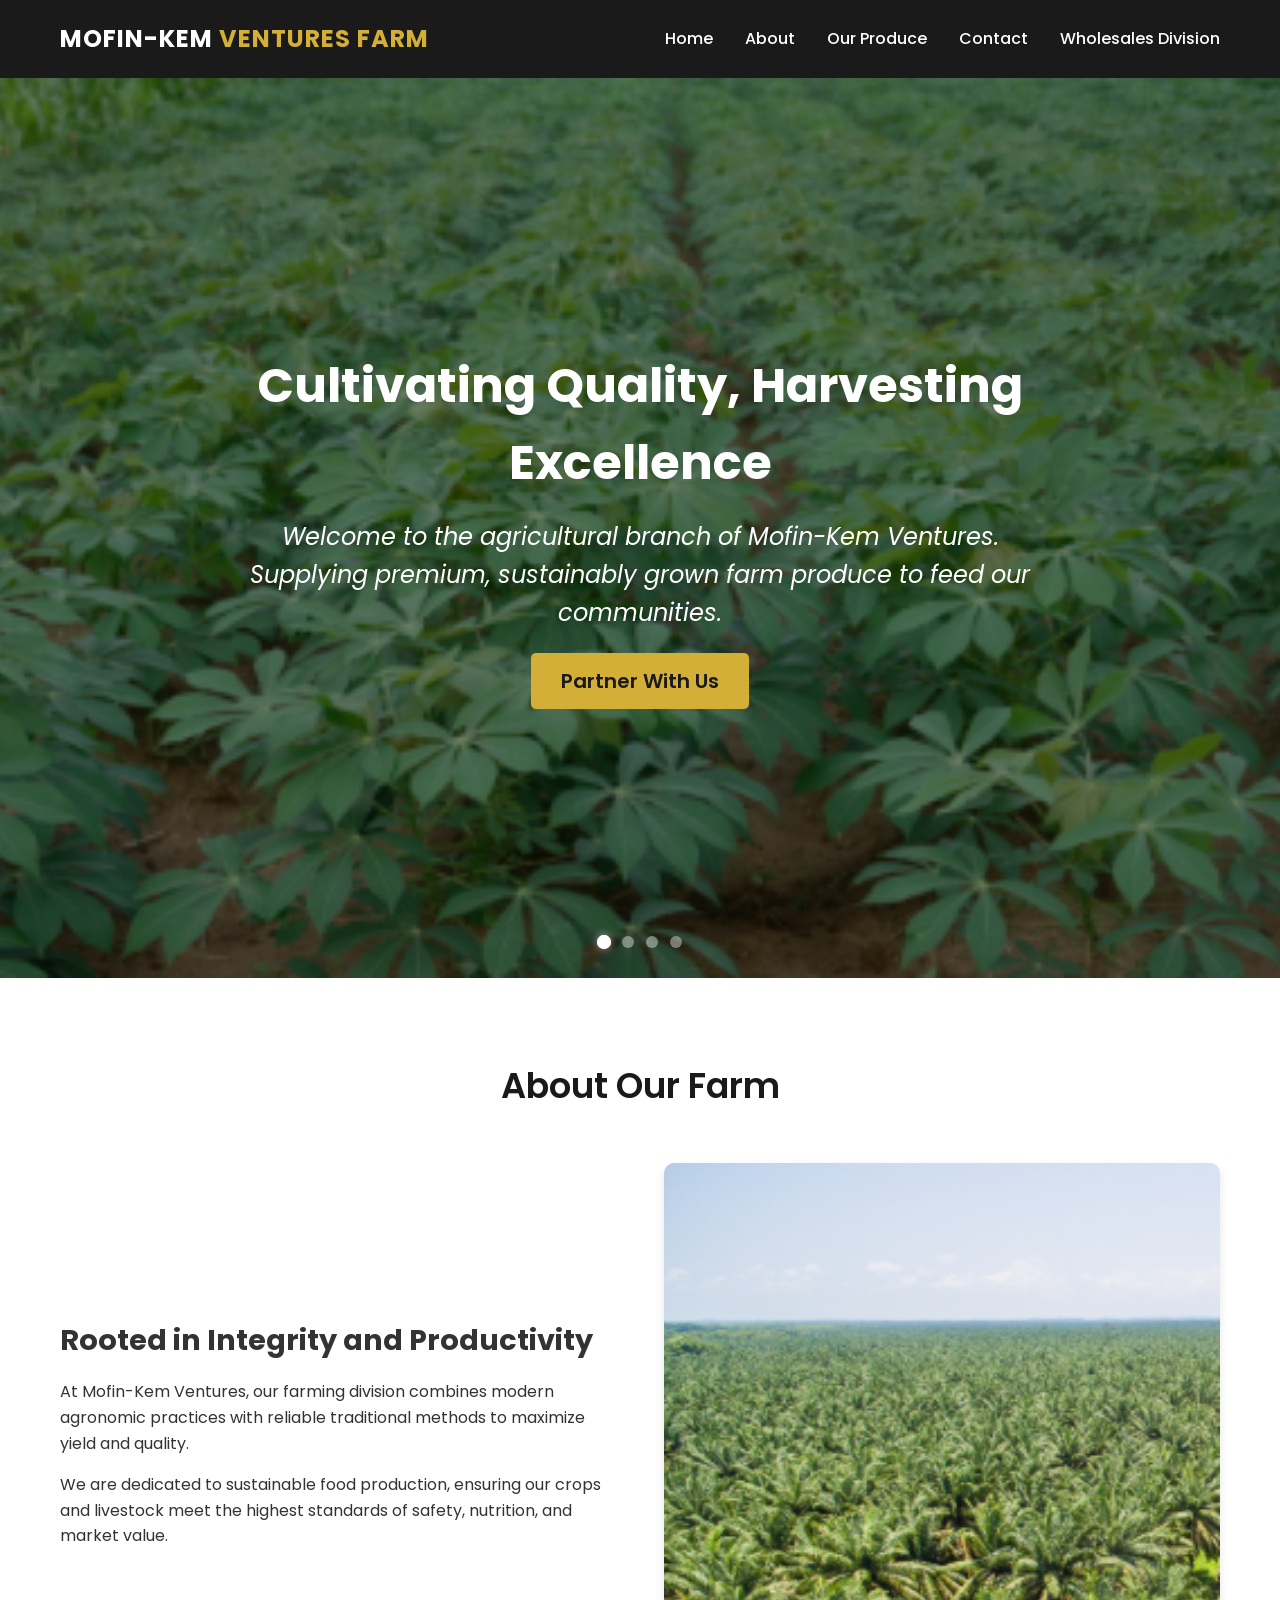
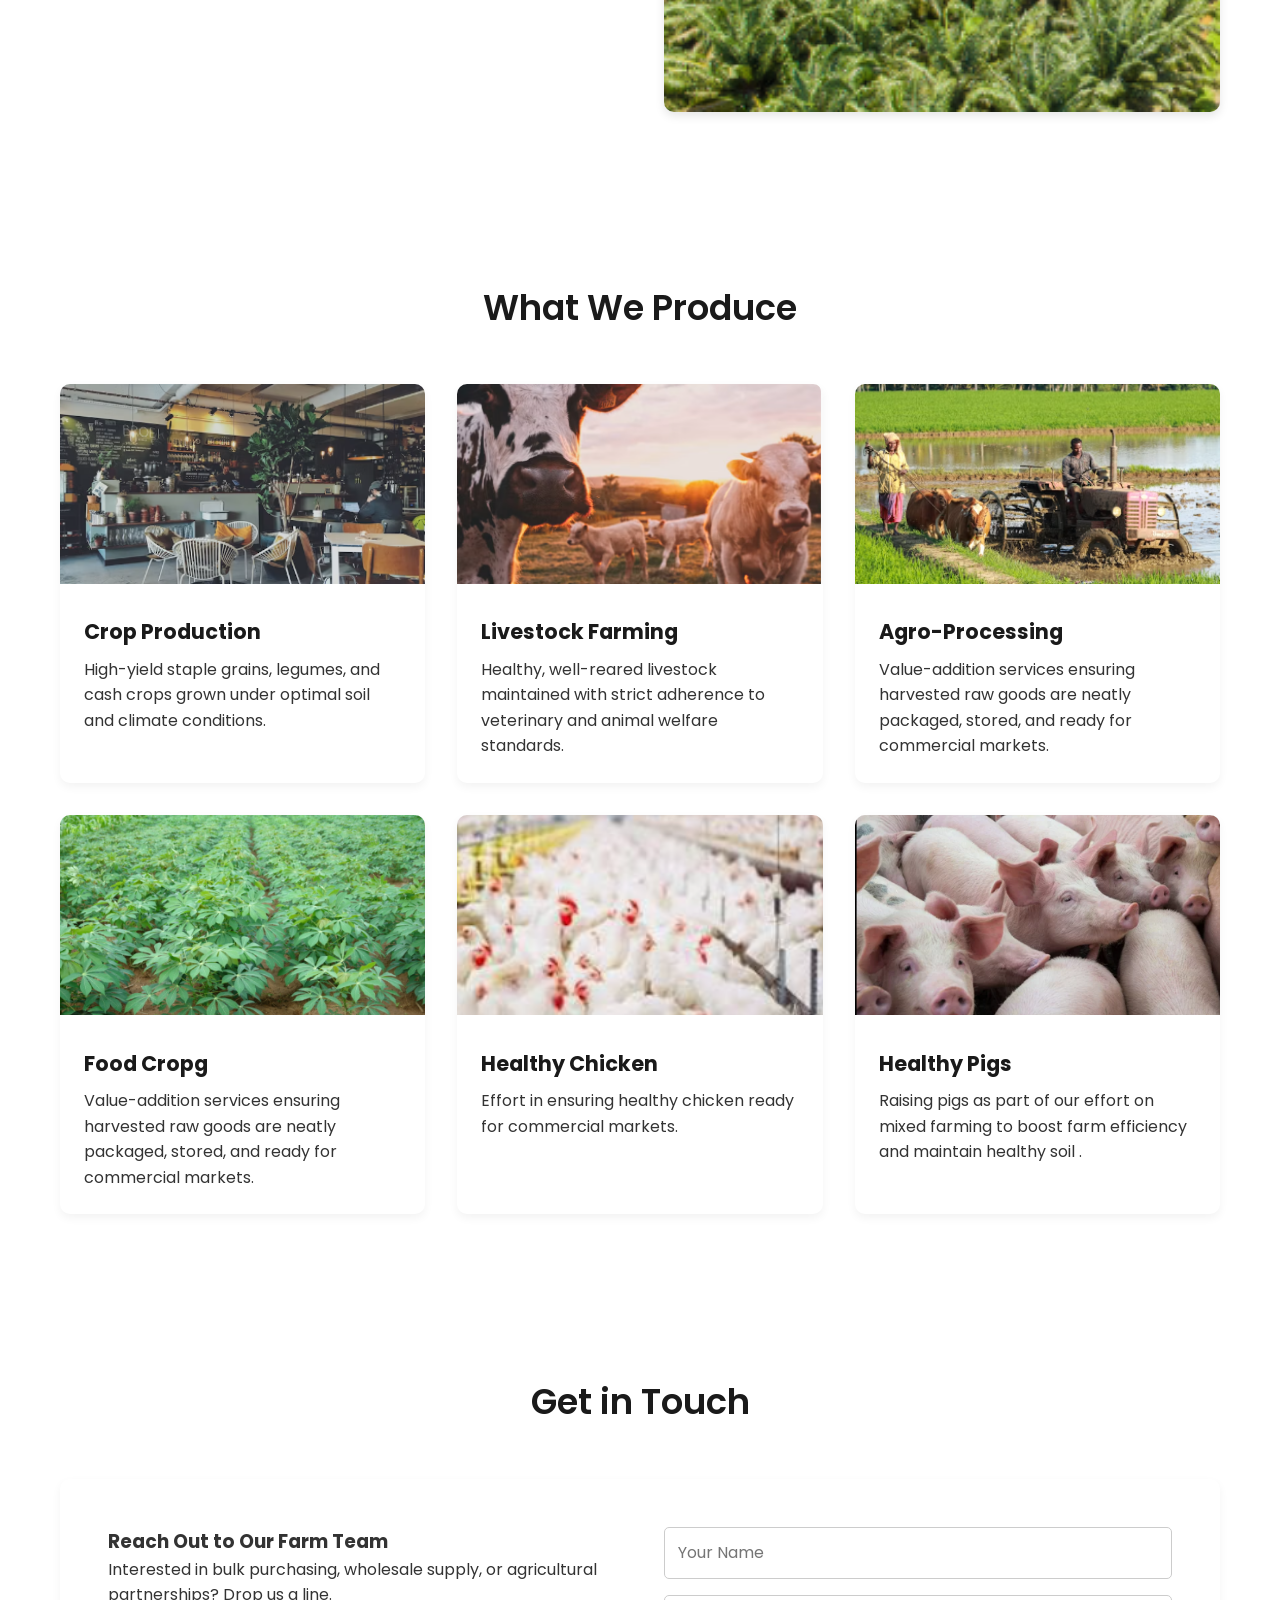
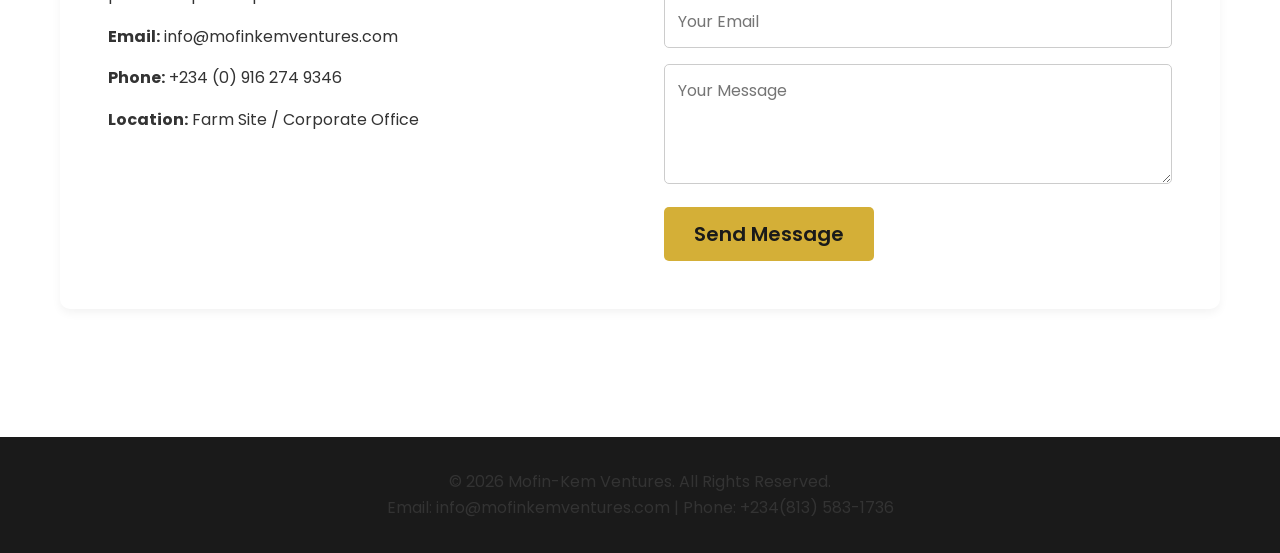
==== Farm.html @ bef44a0e "Add files via upload" ====
<!DOCTYPE html>
<html lang="en">
<head>
    <meta charset="UTF-8">
    <meta name="viewport" content="width=device-width, initial-scale=1.0">
    <title>Mofin-Kem Ventures | Farm Division</title>
    <!-- Google Fonts for professional typography -->
    <link href="https://fonts.googleapis.com/css2?family=Poppins:wght@300;400;500;600;700&display=swap" rel="stylesheet">
    <style>
       /* :root {
           /* --primary-color: #2c5e3b; *//* Deep farm green */
           /* --secondary-color: #e67e22; /* Warm harvest orange */
           /* --accent-color: #f4f6f0; *//* Soft light background */
           /* --dark-color: #333333;*/
           /* --light-color: #ffffff;*/
     /*   }*/
        
        :root {
            --primary-color: #1a1a1a;
            --accent-color: #d4af37; /* Gold accent for elegance */
            --text-light: #ffffff;
            --text-dark: #333333;
            --bg-light: #f9f9f9;
        }

        * {
            margin: 0;
            padding: 0;
            box-sizing: border-box;
            font-family: 'Poppins', sans-serif;
        }

        body {
            color: var(--text-dark); /*var(--text-dark);*/
            background-color: #fff;
            line-height: 1.6;
        }

        /* Header & Navigation */
        header {
            background-color: var(--primary-color);
            /* box-shadow: 0 2px 5px rgba(0,0,0,0.2);*/
            position: sticky;
            top: 0;
            left: 0;
            z-index: 1000;
            border-bottom: none;
        }

        .nav-container {
            max-width: 1200px;
            margin: 0 auto;
            padding: 20px;/*1rem 2rem;*/
            display: flex;
            justify-content: space-between;
            align-items: center;
        }

        .logo {
            /* font-size: 1.5rem;
            font-weight: 700;*/
            color: var(--text-light);
            font-size: 24px;
            font-weight: bold;
            letter-spacing: 1px;
            text-decoration: none;
            text-transform: uppercase;
        }

            .logo span {
                color: var(--accent-color);
            }

        .nav-links {
            list-style: none;
            display: flex;
            gap: 2rem;
           
        }

            .nav-links a {
                text-decoration: none;
                color: var(--text-light);
                font-weight: 500;
                transition: color 0.3s;
            }

            .nav-links a:hover {
                color: var(--accent-color);
            }
        

        #home {
            color: white;
            overflow: hidden;
            background-color: #0f2043;
            position: relative;
            width: 100vw;
            max-width: 100%;
            height: 100vh;
            /* height: 10dvh;*/
            display: flex;
            justify-content: center;
            align-items: center;
            text-align: center;
            padding: 0; /* 20px;*/
        }

        /* Hero Section 
        .hero {
          background: linear-gradient(rgba(0,0,0,0.5), rgba(0,0,0,0.5));
            
            height: 100vh;
            width: 100vw;
            max-width: 100%;
            display: flex;
            align-items: center;
            justify-content: center;
            text-align: center;
            color: var(--light-color);
            padding: 0 1rem;
        }
        */
        .farm-hero {
            position: relative;
            z-index: 3;
            max-width: 800px;
        }
        .hero-slider {
            position: absolute;
            top: 0;
            left: 0;
            width: 100%;
            height: 100%;
            z-index: 1;
        }
            .hero-slider .slide {
                position: absolute;
                top: 0;
                left: 0;
                width: 100%;
                height: 100%;
                background-size: cover;
                background-position: center;
                background-repeat: no-repeat;
                opacity: 0;
                transition: opacity 1s ease-in-out;
            }

                .hero-slider .slide.active {
                    opacity: 1;
                }
      
        #home::after {
            content: '';
            position: absolute;
            top: 0;
            left: 0;
            width: 100%;
            height: 100%;
            background: rgba(0, 0, 0, 0.5);
            z-index: 2;
        }

        .farm-hero h1 {
            font-size: 3rem;
            margin-bottom: 1rem;
            font-weight: 700;
            color: var(--text-light);
        }

        .farm-hero p {
            font-size: 24px;
            margin-bottom: 20px;
           /* max-width: 600px;
            margin-left: auto;
            margin-right: auto;*/
            color: var(--text-light);
            font-style: italic;
        }
        .slider-dots {
            position: absolute;
            bottom: 30px;
            left: 50%;
            transform: translateX(-50%);
            display: flex;
            gap: 12px;
            z-index: 10;
        }

        .dot {
            width: 12px;
            height: 12px;
            border-radius: 50%;
            background-color: rgba(255, 255, 255, 0.4);
            cursor: pointer;
            transition: all 0.3s ease;
            border: 2px solid transparent;
        }

            .dot.active, .dot:hover {
                background-color: #ffffff;
                transform: scale(1.2);
                box-shadow: 0 0 8px rgba(255, 255, 255, 0.6);
            }
    
        .btn {
            background-color: var(--accent-color);
            color: var(--primary-color);
            padding: 12px 30px;
            border: none;
            border-radius: 5px;
            font-size: 20px;
            font-weight: 600;
            cursor: pointer;
            text-decoration: none;
            transition: background 0.3s, transform 0.3s;
            display: inline-block;
        }

        .btn:hover {
            background-color: #d35400;
        }

        /* Sections General */
        section {
            /* padding: 5rem 2rem;
            max-width: 1200px;
            margin: 0 auto;*/
            padding: 80px 20px;
            max-width: 1200px;
            margin: 0 auto;
        }

        .section-title {
            text-align: center;
            font-size: 2.2rem;
            color: var(--primary-color);
            margin-bottom: 3rem;
            font-weight: 600;
        }

        /* About Section */
        .about-grid {
            display: grid;
            grid-template-columns: 1fr 1fr;
            gap: 3rem;
            align-items: center;
        }

        .about-text h3 {
            font-size: 1.8rem;
            color: var(--secondary-color);
            margin-bottom: 1rem;
        }

        .about-text p {
            margin-bottom: 1rem;
        }

        .about-image img {
            width: 100%;
            border-radius: 10px;
            box-shadow: 0 4px 10px rgba(0,0,0,0.1);
        }

        /* Services/Products Grid */
        .services-grid {
            display: grid;
            grid-template-columns: repeat(auto-fit, minmax(300px, 1fr));
            gap: 2rem;
        }

        .service-card {
            background: var(--light-color);
            border-radius: 10px;
            overflow: hidden;
            box-shadow: 0 4px 10px rgba(0,0,0,0.05);
            transition: transform 0.3s;
        }

        .service-card:hover {
            transform: translateY(-5px);
        }

        .service-img {
            height: 200px;
            width: 100%;
            object-fit: cover;
        }

        .service-info {
            padding: 1.5rem;
        }

        .service-info h4 {
            color: var(--primary-color);
            font-size: 1.3rem;
            margin-bottom: 0.5rem;
        }

        /* Contact Section */
        .contact-container {
            background-color: var(--light-color);
            padding: 3rem;
            border-radius: 10px;
            box-shadow: 0 4px 10px rgba(0,0,0,0.05);
            display: grid;
            grid-template-columns: 1fr 1fr;
            gap: 3rem;
        }

        .contact-info p {
            margin-bottom: 1rem;
        }

        .contact-form input,
        .contact-form textarea {
            width: 100%;
            padding: 0.8rem;
            margin-bottom: 1rem;
            border: 1px solid #ccc;
            border-radius: 5px;
            font-size: 1rem;
        }

        .contact-form textarea {
            resize: vertical;
            height: 120px;
        }

        /* Footer */
        footer {
            background-color: var(--primary-color);
            color: var(--light-color);
            text-align: center;
            padding: 2rem;
            margin-top: 3rem;
        }

        /* Responsive Design */
        @media(max-width: 768px) {
            .about-grid, .contact-container {
                grid-template-columns: 1fr;
            }
            .farm-hero h1 {
                font-size: 2.2rem;
            }
            .nav-links {
                display: none; /* Can be expanded with mobile toggle script if needed */
            }
        }
    </style>
</head>
<body>

    <!-- Header -->
    <header>
        <div class="nav-container">
            <a href="farm.html" class="logo">Mofin-Kem <span>Ventures Farm</span></a>
            <ul class="nav-links">
                <li><a href="#home">Home</a></li>
                <li><a href="#about">About</a></li>
                <li><a href="#operations">Our Produce</a></li>
                <li><a href="#contact">Contact</a></li>
                <li><a href="Wholesales.html">Wholesales Division</a></li>
            </ul>
        </div>
    </header>

    <!-- Hero Section -->
    <section id="home">
        <div class="hero-slider">
            <div class="slide active" style="background-image: url('images/CasavaFarm.png?auto=format&fit=crop&w=1920&q=80');"></div>
            <div class="slide" style="background-image: url('images/Cows.png?auto=format&fit=crop&w=1920&q=80');"></div>
            <div class="slide" style="background-image: url('images/PigStock.png?auto=format&fit=crop&w=1920&q=80');"></div>
            <div class="slide" style="background-image: url('images/PoultryBirds.png?auto=format&fit=crop&w=1920&q=80');"></div>
        </div>
        <div class="farm-hero">
            <h1>Cultivating Quality, Harvesting Excellence</h1>
            <p>Welcome to the agricultural branch of Mofin-Kem Ventures. Supplying premium, sustainably grown farm produce to feed our communities.</p>
            <a href="#contact" class="btn">Partner With Us</a>
        </div>
        <div class="slider-dots">
            <span class="dot active" data-index="0"></span>
            <span class="dot" data-index="1"></span>
            <span class="dot" data-index="2"></span>
            <span class="dot" data-index="2"></span>
        </div>
    </section>

    <!-- About Section -->
    <section id="about">
        <h2 class="section-title">About Our Farm</h2>
        <div class="about-grid">
            <div class="about-text">
                <h3>Rooted in Integrity and Productivity</h3>
                <p>At Mofin-Kem Ventures, our farming division combines modern agronomic practices with reliable traditional methods to maximize yield and quality.</p>
                <p>We are dedicated to sustainable food production, ensuring our crops and livestock meet the highest standards of safety, nutrition, and market value.</p>
            </div>
            <div class="about-image">
             
                <img src="images/palm.png" auto=format&fit =crop&w =300&q =80" alt="Farmland">
            </div>
        </div>
    </section>

    <!-- Operations / Produce Section -->
    <section id="operations" style="background-color: #ffffff;">
        <div style="max-width: 1200px; margin: 0 auto;">
            <h2 class="section-title">What We Produce</h2>
            <div class="services-grid">
                <div class="service-card">
                    <img src="images/foodcrop.png" auto=format&fit =crop&w =300&q =80" alt="Farmland" alt="Crop Production" class="service-img">
                    <div class="service-info">
                        <h4>Crop Production</h4>
                        <p>High-yield staple grains, legumes, and cash crops grown under optimal soil and climate conditions.</p>
                    </div>
                </div>
                <div class="service-card">
                    <img src="images/Cows.png" auto=format&fit =crop&w =300&q =80" alt="Farmland" alt="Livestock Farming" class="service-img">
                    <div class="service-info">
                        <h4>Livestock Farming</h4>
                        <p>Healthy, well-reared livestock maintained with strict adherence to veterinary and animal welfare standards.</p>
                    </div>
                </div>
                <div class="service-card">
                    <img src="images/Agro.png" auto=format&fit =crop&w =300&q =80" alt="Farmland" alt="Agro-Processing" class="service-img">
                    <div class="service-info">
                        <h4>Agro-Processing</h4>
                        <p>Value-addition services ensuring harvested raw goods are neatly packaged, stored, and ready for commercial markets.</p>
                    </div>
                </div>
                <div class="service-card">
                    <img src="images/CasavaFarm.png" auto=format&fit =crop&w =300&q =80" alt="Farmland" alt="Agro-Processing" class="service-img">
                    <div class="service-info">
                        <h4>Food Cropg</h4>
                        <p>Value-addition services ensuring harvested raw goods are neatly packaged, stored, and ready for commercial markets.</p>
                    </div>
                </div>
                <div class="service-card">
                    <img src="images/PoultryBirds.png" auto=format&fit =crop&w =300&q =80" alt="Farmland" alt="Agro-Processing" class="service-img">
                    <div class="service-info">
                        <h4>Healthy Chicken</h4>
                        <p>Effort in ensuring healthy chicken ready for commercial markets.</p>
                    </div>
                </div>
                <div class="service-card">
                    <img src="images/PigStock.png" auto=format&fit =crop&w =300&q =80" alt="Farmland" alt="Agro-Processing" class="service-img">
                    <div class="service-info">
                        <h4>Healthy Pigs</h4>
                        <p>Raising pigs as part of our effort on mixed farming to boost farm efficiency and maintain healthy soil .</p>
                    </div>
                </div>
            </div>
        </div>
    </section>

    <!-- Contact Section -->
    <section id="contact">
        <h2 class="section-title">Get in Touch</h2>
        <div class="contact-container">
            <div class="contact-info">
                <h3>Reach Out to Our Farm Team</h3>
                <p>Interested in bulk purchasing, wholesale supply, or agricultural partnerships? Drop us a line.</p>
                <p><strong>Email:</strong> info@mofinkemventures.com</p>
                <p><strong>Phone:</strong> +234 (0) 916 274 9346</p>
                <p><strong>Location:</strong> Farm Site / Corporate Office</p>
            </div>
            <div class="contact-form">
                <form>
                    <input type="text" placeholder="Your Name" required>
                    <input type="email" placeholder="Your Email" required>
                    <textarea placeholder="Your Message" required></textarea>
                    <button type="submit" class="btn">Send Message</button>
                </form>
            </div>
        </div>
    </section>

    <!-- Footer -->
    <footer>
        <p>&copy; 2026 Mofin-Kem Ventures. All Rights Reserved.</p>
        <p>Email: info@mofinkemventures.com | Phone: +234(813) 583-1736</p>
    </footer>
    <script>
        const slides = document.querySelectorAll('.hero-slider .slide');
        const dots = document.querySelectorAll('.slider-dots .dot');
        let currentIndex = 0;
        const intervalTime = 5000;

        // 1. Preload images so they never flash blank
        slides.forEach(slide => {
            const bgImage = slide.style.backgroundImage;
            if (bgImage) {
                const urlMatch = bgImage.match(/url\(['"]?(.*?)['"]?\)/);
                if (urlMatch && urlMatch[1]) {
                    const img = new Image();
                    img.src = urlMatch[1];
                }
            }
        });

        function nextSlide() {
            slides[currentIndex].classList.remove('active');
            dots[currentIndex].classList.remove('active');

            currentIndex = (currentIndex + 1) % slides.length;

            slides[currentIndex].classList.add('active');
            dots[currentIndex].classList.add('active');
        }

        let slideInterval = setInterval(nextSlide, intervalTime);

        dots.forEach((dot, index) => {
            dot.addEventListener('click', () => {
                clearInterval(slideInterval);
                slides[currentIndex].classList.remove('active');
                dots[currentIndex].classList.remove('active');

                currentIndex = index;

                slides[currentIndex].classList.add('active');
                dots[currentIndex].classList.add('active');

                slideInterval = setInterval(nextSlide, intervalTime);
            });
        });
    </script>

</body>
</html>
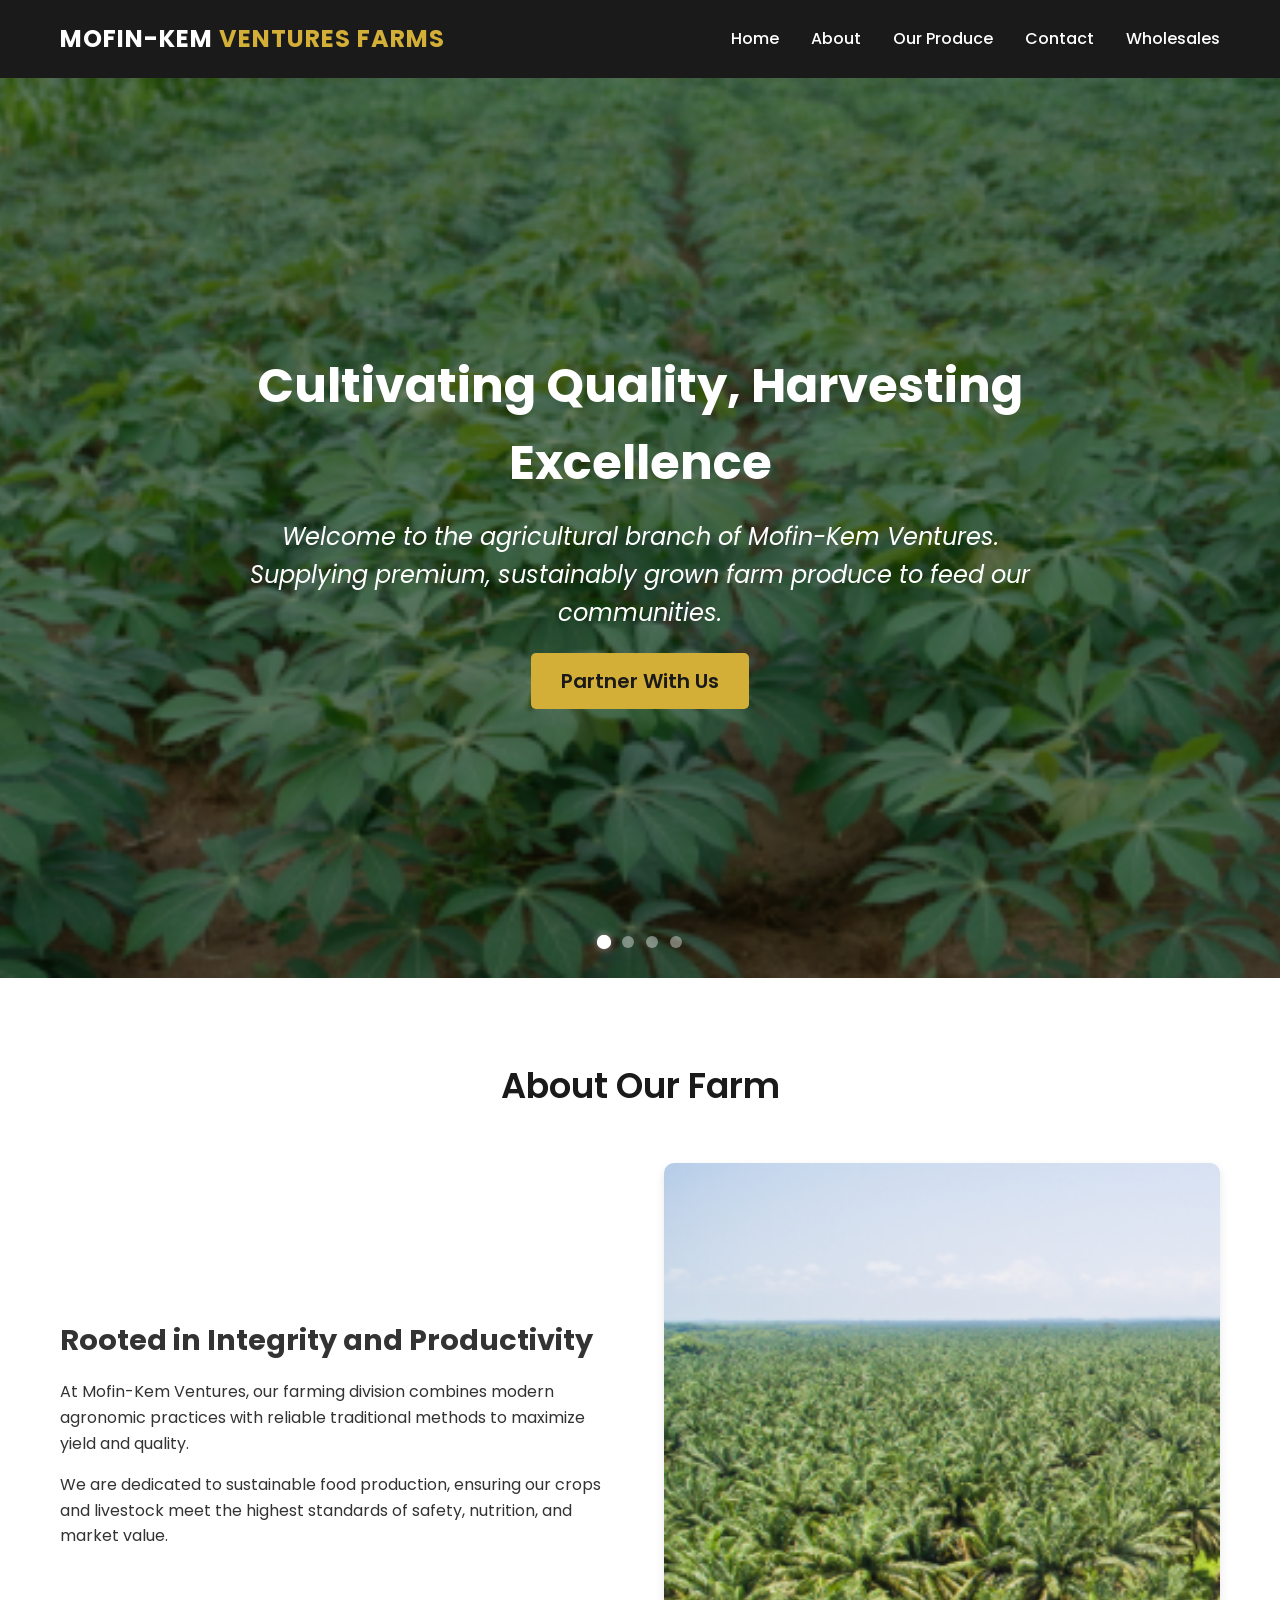
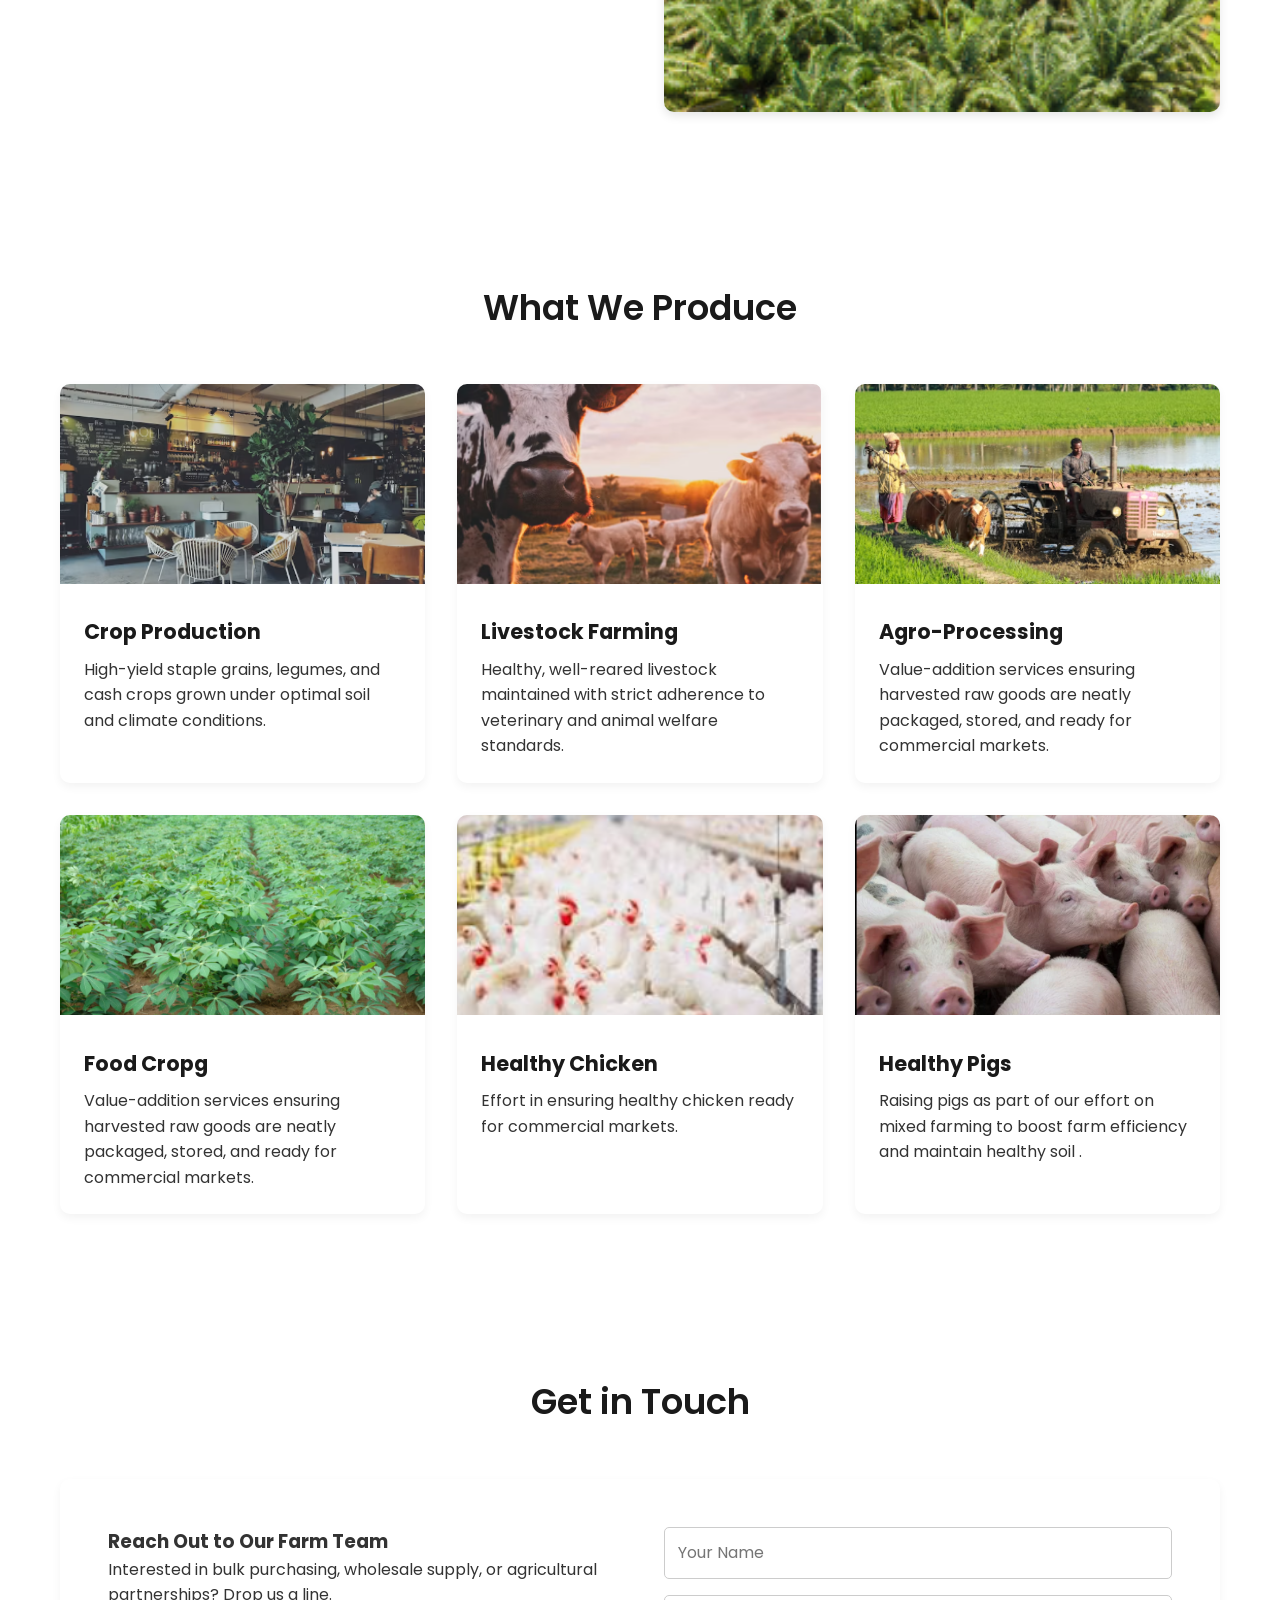
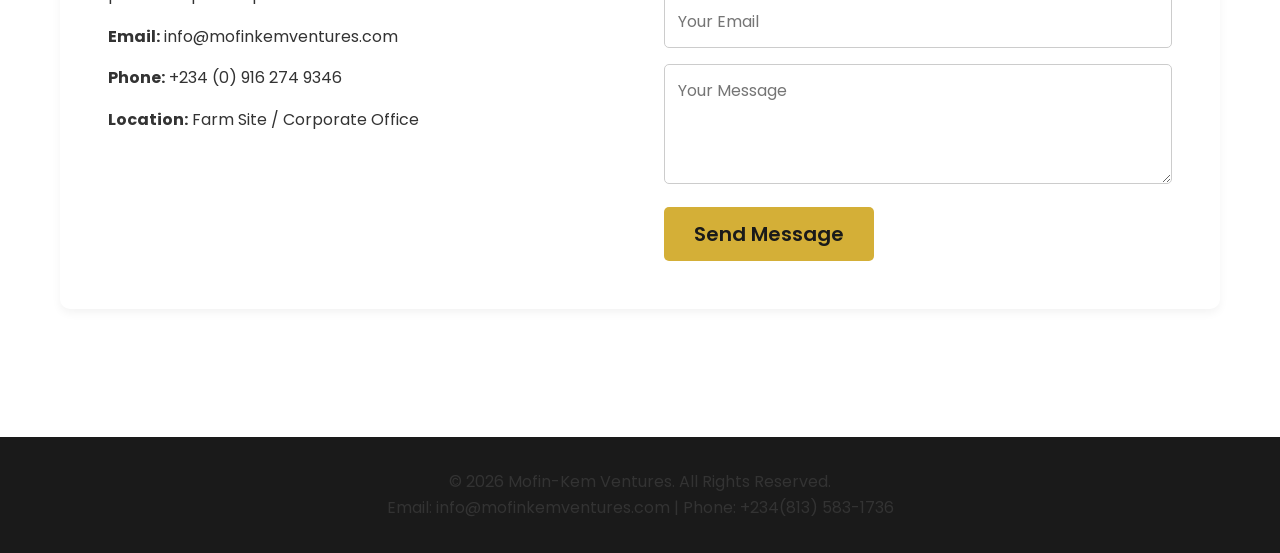
==== commit b4039094: "Update Farm.html" ====
--- a/Farm.html
+++ b/Farm.html
@@ -357,13 +357,13 @@
     <!-- Header -->
     <header>
         <div class="nav-container">
-            <a href="farm.html" class="logo">Mofin-Kem <span>Ventures Farm</span></a>
+            <a href="farm.html" class="logo">Mofin-Kem <span>Ventures Farms</span></a>
             <ul class="nav-links">
                 <li><a href="#home">Home</a></li>
                 <li><a href="#about">About</a></li>
                 <li><a href="#operations">Our Produce</a></li>
                 <li><a href="#contact">Contact</a></li>
-                <li><a href="Wholesales.html">Wholesales Division</a></li>
+                <li><a href="Wholesales.html">Wholesales</a></li>
             </ul>
         </div>
     </header>
